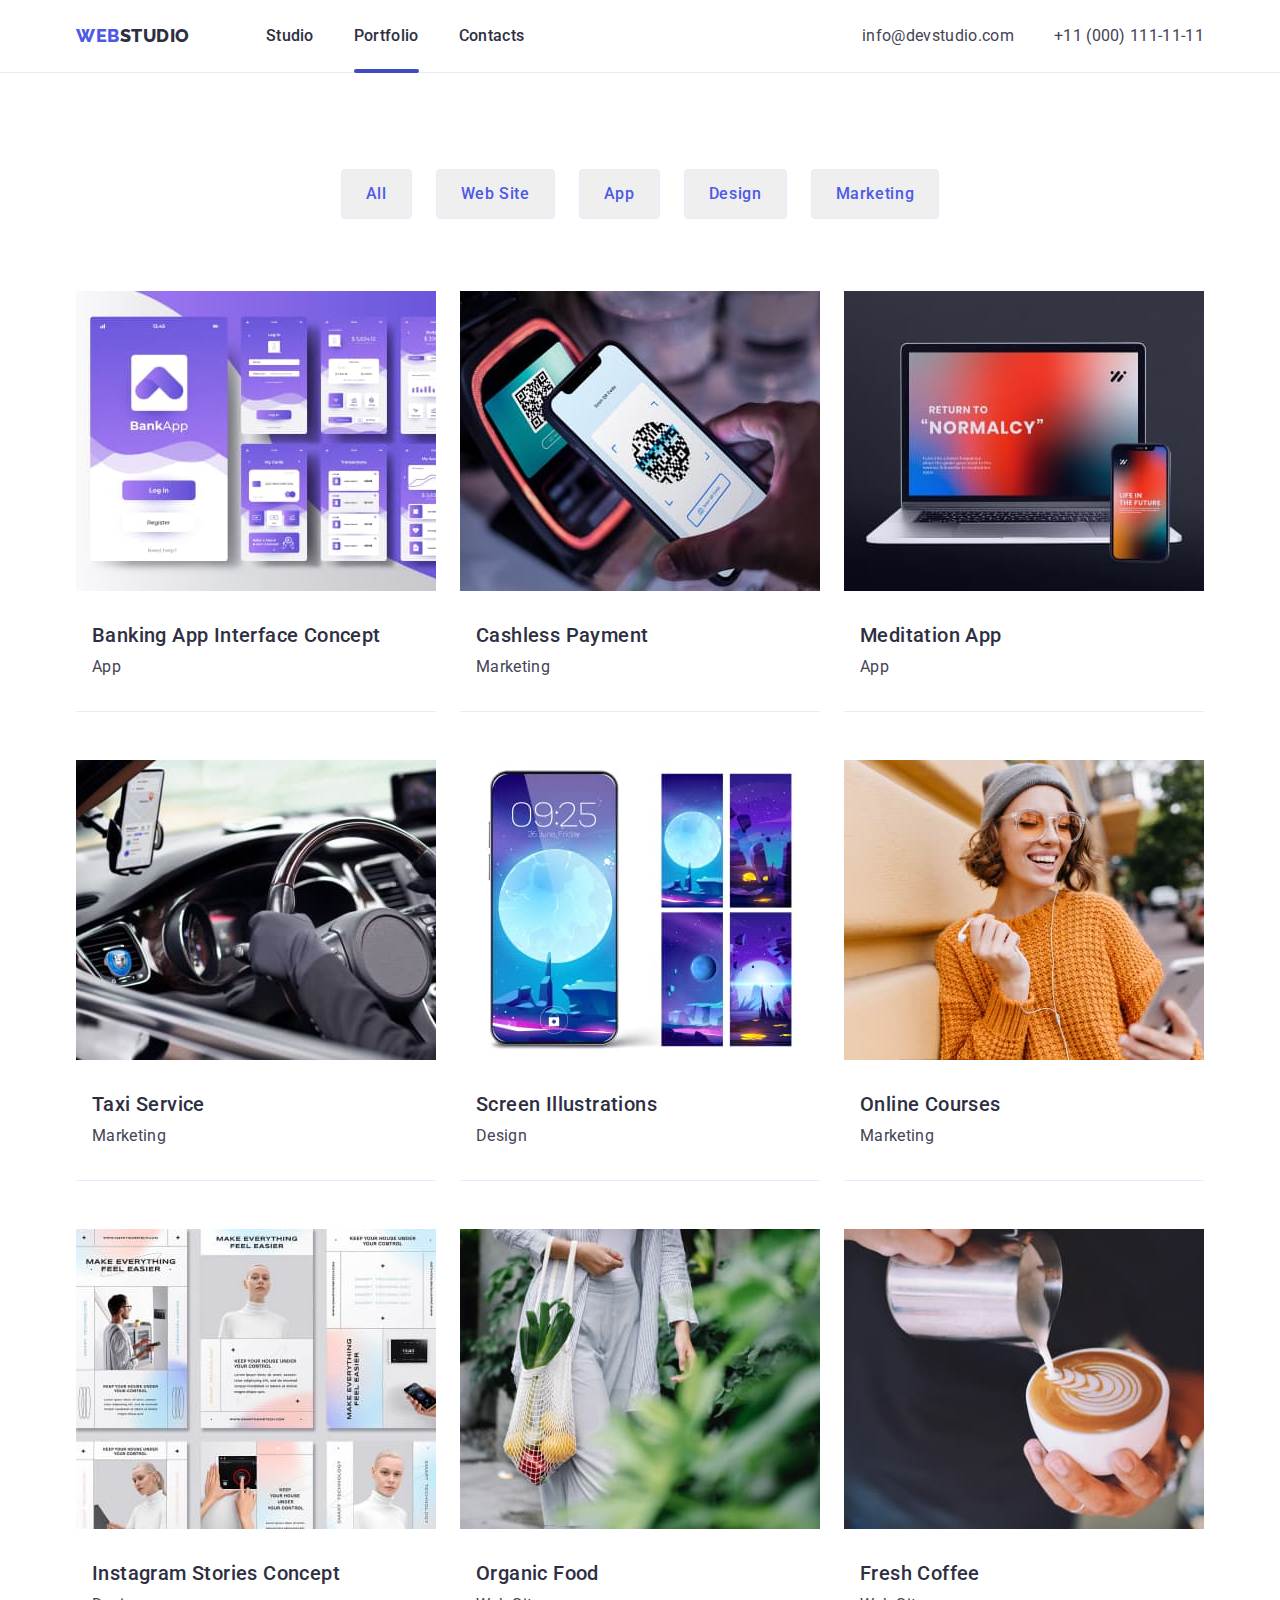
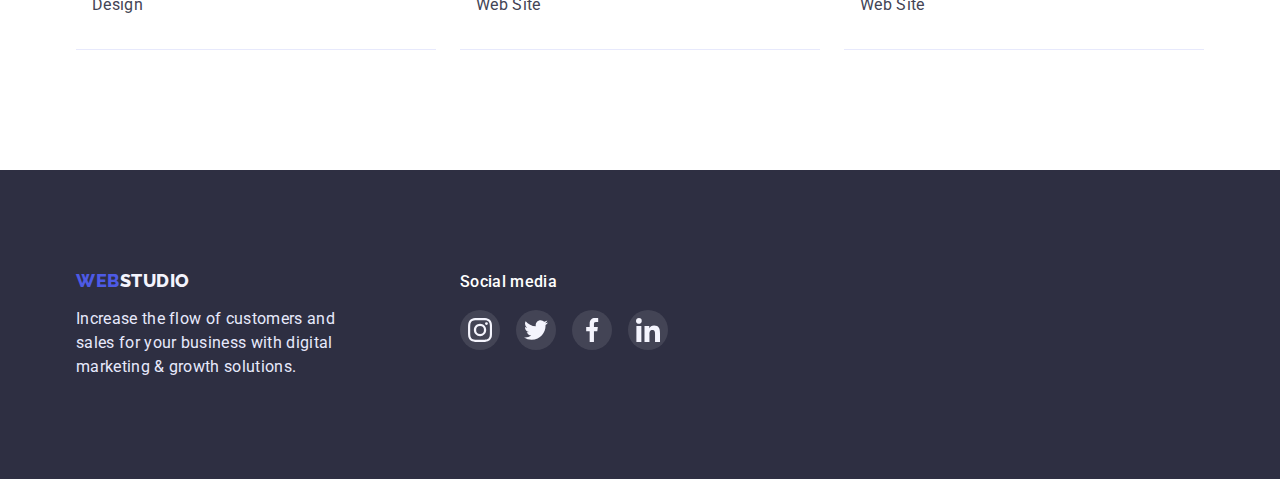
==== portfolio.html @ 7c92a8bc "prueba" ====
<!DOCTYPE html>
<html lang="en">
  <head>
    <meta charset="UTF-8" />
    <meta http-equiv="X-UA-Compatible" content="IE=edge" />
    <meta name="viewport" content="width=device-width, initial-scale=1.0" />
    <title>Portfolio</title>
    <link rel="preconnect" href="https://fonts.googleapis.com" />
    <link rel="preconnect" href="https://fonts.gstatic.com" crossorigin />
    <link
      href="https://fonts.googleapis.com/css2?family=Raleway:wght@800&family=Roboto:wght@400;500;700;900&display=swap"
      rel="stylesheet"
    />
    <link
      rel="stylesheet"
      href="https://cdn.jsdelivr.net/npm/modern-normalize@1.1.0/modern-normalize.min.css"
    />
    <link rel="stylesheet" href="./css/styles.css" />
  </head>
  <body>
    <!--  HEADER -->
    <header class="page-header">
      <div class="container page-header-container">
        <nav class="navigation">
          <a class="logo link" href="./index.html"
            >Web <span class="accent-logo-header">Studio</span>
          </a>
          <ul class="header-list list">
            <li class="header-item">
              <a class="header-link link" href="./index.html">Studio</a>
            </li>
            <li class="header-item">
              <a class="header-link linea-header link" href="./portfolio.html"
                >Portfolio</a
              >
            </li>
            <li class="header-item">
              <a class="header-link link" href="">Contacts</a>
            </li>
          </ul>
        </nav>
        <address class="contacts contact-nav">
          <ul class="header-list list">
            <li>
              <a
                class="contact-phone-number link"
                href="mailto:info@devstudio.com"
                >info@devstudio.com</a
              >
            </li>
            <li>
              <a class="contact-phone-number link" href="tel:+110001111111"
                >+11 (000) 111-11-11</a
              >
            </li>
          </ul>
        </address>
      </div>
    </header>
    <!-- HEDER -->
    <!--  MAIN -->
    <main>
      <section class="navigation-page">
        <div class="container">
          <h1 hidden>Page-navigation</h1>
          <ul class="list navigation-list">
            <li><button class="btn-page" type="button">All</button></li>
            <li><button class="btn-page" type="button">Web Site</button></li>
            <li><button class="btn-page" type="button">App</button></li>
            <li><button class="btn-page" type="button">Design</button></li>
            <li><button class="btn-page" type="button">Marketing</button></li>
          </ul>
        </div>
        <div class="container">
          <ul class="list content-list-1">
            <li class="border-color">
              <a class="link" href="">
                <div class="cover-top-text">
                  <img
                    src="./images/page2/img.jpg"
                    alt="productos"
                    width="360"
                    height="300"
                    style="border: 1px black"
                  />
                  <p class="portfolio-top-text">
                    14 Stylish and User-Friendly App Design Concepts · Task
                    Manager App · Calorie Tracker App · Exotic Fruit Ecommerce
                    App · Cloud Storage App
                  </p>
                </div>
                <div class="content-description cards-box-shadow">
                  <h2 class="section-subheadings">
                    Banking App Interface Concept
                  </h2>
                  <p class="section-description">App</p>
                </div>
              </a>
            </li>
            <li class="border-color">
              <a class="link" href="">
                <div class="cover-top-text">
                  <img
                    src="./images/page2/img1.jpg"
                    alt="productos"
                    width="360"
                    height="300"
                    style="border: 1px black"
                  />
                  <p class="portfolio-top-text">
                    14 Stylish and User-Friendly App Design Concepts · Task
                    Manager App · Calorie Tracker App · Exotic Fruit Ecommerce
                    App · Cloud Storage App
                  </p>
                </div>
                <div class="content-description">
                  <h2 class="section-subheadings">Cashless Payment</h2>
                  <p class="section-description">Marketing</p>
                </div>
              </a>
            </li>

            <li class="border-color">
              <a class="link" href=""
                ><div class="cover-top-text">
                  <img
                    src="./images/page2/img2.jpg"
                    alt="productos"
                    width="360"
                    height="300"
                    style="border: 1px black"
                  />

                  <p class="portfolio-top-text">
                    14 Stylish and User-Friendly App Design Concepts · Task
                    Manager App · Calorie Tracker App · Exotic Fruit Ecommerce
                    App · Cloud Storage App
                  </p>
                </div>
                <div class="content-description">
                  <h2 class="section-subheadings">Meditation App</h2>
                  <p class="section-description">App</p>
                </div>
              </a>
            </li>
          </ul>
          <ul class="list content-list-2">
            <li class="border-color">
              <a class="link" href="">
                <div class="cover-top-text">
                  <img
                    src="./images/page2/img3.jpg"
                    alt="productos"
                    width="360"
                    height="300"
                    style="border: 1px black"
                  />

                  <p class="portfolio-top-text">
                    14 Stylish and User-Friendly App Design Concepts · Task
                    Manager App · Calorie Tracker App · Exotic Fruit Ecommerce
                    App · Cloud Storage App
                  </p>
                </div>
                <div class="content-description">
                  <h2 class="section-subheadings">Taxi Service</h2>
                  <p class="section-description">Marketing</p>
                </div>
              </a>
            </li>

            <li class="border-color">
              <a class="link" href="">
                <div class="cover-top-text">
                  <img
                    src="./images/page2/img4.jpg"
                    alt="productos"
                    width="360"
                    height="300"
                    style="border: 1px black"
                  />
                  <p class="portfolio-top-text">
                    14 Stylish and User-Friendly App Design Concepts · Task
                    Manager App · Calorie Tracker App · Exotic Fruit Ecommerce
                    App · Cloud Storage App
                  </p>
                </div>
                <div class="content-description">
                  <h2 class="section-subheadings">Screen Illustrations</h2>
                  <p class="section-description">Design</p>
                </div>
              </a>
            </li>

            <li class="border-color">
              <a class="link" href="">
                <div class="cover-top-text">
                  <img
                    class="mrg-img-bottom"
                    src="./images/page2/img5.jpg"
                    alt="productos"
                    width="360"
                    height="300"
                    style="border: 1px black"
                  />
                  <p class="portfolio-top-text">
                    14 Stylish and User-Friendly App Design Concepts · Task
                    Manager App · Calorie Tracker App · Exotic Fruit Ecommerce
                    App · Cloud Storage App
                  </p>
                </div>
                <div class="content-description">
                  <h2 class="section-subheadings">Online Courses</h2>
                  <p class="section-description">Marketing</p>
                </div>
              </a>
            </li>
          </ul>
          <ul class="list content-list-3">
            <li class="border-color">
              <a class="link" href="">
                <div class="cover-top-text">
                  <img
                    class="mrg-img-bottom"
                    src="./images/page2/img6.jpg"
                    alt="productos"
                    width="360"
                    height="300"
                    style="border: 1px black"
                  />
                  <p class="portfolio-top-text">
                    14 Stylish and User-Friendly App Design Concepts · Task
                    Manager App · Calorie Tracker App · Exotic Fruit Ecommerce
                    App · Cloud Storage App
                  </p>
                </div>
                <div class="content-description">
                  <h2 class="section-subheadings">Instagram Stories Concept</h2>
                  <p class="section-description">Design</p>
                </div>
              </a>
            </li>

            <li class="border-color">
              <a class="link" href="">
                <div class="cover-top-text">
                  <img
                    class="mrg-img-bottom"
                    src="./images/page2/img7.jpg"
                    alt="productos"
                    width="360"
                    height="300"
                    style="border: 1px black"
                  />
                  <p class="portfolio-top-text">
                    14 Stylish and User-Friendly App Design Concepts · Task
                    Manager App · Calorie Tracker App · Exotic Fruit Ecommerce
                    App · Cloud Storage App
                  </p>
                </div>
                <div class="content-description">
                  <h2 class="section-subheadings">Organic Food</h2>
                  <p class="section-description">Web Site</p>
                </div></a
              >
            </li>

            <li class="border-color">
              <a class="link" href="">
                <div class="cover-top-text">
                  <img
                    class="mrg-img-bottom"
                    src="./images/page2/img8.jpg"
                    alt="productos"
                    width="360"
                    height="300"
                    style="border: 1px black"
                  />
                  <p class="portfolio-top-text">
                    14 Stylish and User-Friendly App Design Concepts · Task
                    Manager App · Calorie Tracker App · Exotic Fruit Ecommerce
                    App · Cloud Storage App
                  </p>
                </div>
                <div class="content-description">
                  <h2 class="section-subheadings">Fresh Coffee</h2>
                  <p class="section-description">Web Site</p>
                </div>
              </a>
            </li>
          </ul>
        </div>
      </section>
    </main>

    <!--   FOOTER -->
    <footer class="footer-page">
      <div class="container footer-container">
        <div class="footer">
          <a class="logo-footer logo link" href="./index.html"
            >Web <span class="accent-logo-footer">Studio</span>
          </a>
          <p class="footer-description">
            Increase the flow of customers and sales for your business with
            digital marketing & growth solutions.
          </p>
        </div>
        <section class="social-footer">
          <h3 class="social-media-heading">Social media</h3>
          <ul class="media-list list">
            <li class="media-list-item">
              <a href="" class="media-list-link">
                <svg class="media-list-icon" width="24" height="24">
                  <use href="./images/sprite_svg.svg#icon-instagram"></use>
                </svg>
              </a>
            </li>
            <li class="media-list-item">
              <a href="" class="media-list-link">
                <svg class="media-list-icon" width="24" height="24">
                  <use href="./images/sprite_svg.svg#icon-twitter"></use>
                </svg>
              </a>
            </li>
            <li class="media-list-item">
              <a href="" class="media-list-link">
                <svg class="media-list-icon" width="24" height="24">
                  <use href="./images/sprite_svg.svg#icon-facebook"></use>
                </svg>
              </a>
            </li>
            <li class="media-list-item">
              <a href="" class="media-list-link">
                <svg class="media-list-icon" width="24" height="24">
                  <use href="./images/sprite_svg.svg#icon-linkedin"></use>
                </svg>
              </a>
            </li>
          </ul>
        </section>
      </div>
    </footer>
  </body>
</html>
---- css/styles.css ----
:root {
  --primary-font: "Roboto", sans-serif;
  --secondary-font: "Raleway", sans-serif;
}

h1,
h2,
h3,
h4,
p {
  margin: 0;
}

ul,
ol {
  margin: 0;
  padding-left: 0;
}

img {
  display: block;
}

button {
  cursor: pointer;
}

address {
  font-style: normal;
}

.container {
  width: 1158px;
  margin: 0 auto;
  padding-left: 15px;
  padding-right: 15px;
  /* outline: 2px solid red; */
}

.list {
  list-style: none;
}

.link {
  text-decoration: none;
}

body {
  font-family: var(--primary-font);
  color: #434455;
  max-width: 1440px;
  margin: 0 auto;
}

/* ==========--------HEADER================== */

.page-header-container {
  display: flex;
  align-items: center;
}

.page-header {
  padding-bottom: 24px;
  padding-top: 24px;
  border-bottom: 1px solid #e7e9fc;
}

.navigation {
  display: flex;
  align-items: center;
  margin-right: auto;
}

.contact-nav {
  display: flex;
  align-items: center;
  justify-content: space-between;
}

.header-list {
  display: flex;
  align-items: center;
  gap: 40px;
}

.header-link {
  font-weight: 500;
  font-size: 16px;
  line-height: 1.5;
  letter-spacing: 0.02em;
  color: #2e2f42;
  transition: color 250ms cubic-bezier(0.4, 0, 0.2, 1);
}

.header-link:hover,
.header-link:focus {
  color: #404bbf;
}

.linea-header {
  position: relative;
}

.linea-header::after {
  content: "";
  bottom: -28px;
  height: 4px;
  background: #404bbf;
  border-radius: 2px;
  display: block;
  position: absolute;
  width: 100%;
}

.logo {
  font-family: var(--secondary-font);
  font-weight: 800;
  font-size: 18px;
  line-height: 1.17;
  align-items: center;
  letter-spacing: 0.03em;
  text-transform: uppercase;
  color: #4d5ae5;
  margin-right: 76px;
  display: flex;
  transition: color 250ms cubic-bezier(0.4, 0, 0.2, 1);
}
.logo:hover,
.logo:focus {
  color: #404bbf;
}

.accent-logo-header {
  color: #2e2f42;
}

.contacts {
  font-style: normal;
}

.contact-phone-number {
  font-family: var(--primary-font);
  font-weight: 400;
  font-size: 16px;
  line-height: 1.5;
  letter-spacing: 0.02em;
  color: #434455;

  transition: color 250ms cubic-bezier(0.4, 0, 0.2, 1);
}

.contact-phone-number:hover,
.contact-phone-number:focus {
  color: #404bbf;
}

/* ====================== /HEADER =====================*/

/* =================SECTION 1================== */

.btn {
  min-width: 169px;
  height: 56px;
  box-shadow: 0px 4px 4px rgba(0, 0, 0, 0.15);
  border-radius: 4px;
  font-family: var(--primary-font);
  background-color: #4d5ae5;
  color: #ffffff;
  margin: 0% auto;
  display: block;
  font-weight: 500;
  font-size: 16px;
  line-height: 1.5;
  letter-spacing: 0.04em;
  border: transparent;

  transition: background-color 250ms cubic-bezier(0.4, 0, 0.2, 1);
}
.btn:hover,
.btn:focus {
  background-color: #404bbf;
  color: #ffffff;
}

.hero-title {
  font-family: var(--primary-font);
  font-weight: 700;
  font-size: 56px;
  line-height: 1.07;
  text-align: center;
  letter-spacing: 0.02em;
  color: #ffffff;
  width: 496px;
  margin: 0% auto 48px;
}

.section-hero {
  max-width: 1440px;
  margin: 0 auto;
  padding-top: 188px;
  padding-bottom: 188px;
  background-position: center;
  background-repeat: no-repeat;
  background-image: linear-gradient(
      rgba(46, 47, 66, 0.7),
      rgba(46, 47, 66, 0.7)
    ),
    url("../images/hero/hero_backgroud.jpg");
  background-size: cover;
  background-color: rgba(46, 47, 66, 0.7);
}

/* ================= / SECTION 1================== */

/* ======================SECTION 2 ====================== */

.preference-list {
  display: flex;
  align-items: center;
  gap: 24px;
  justify-content: space-between;
}

.section-preference {
  padding-top: 120px;
  padding-bottom: 120px;
  display: flex;
  align-items: center;
}

.preference-icon {
  margin-bottom: 8px;
  display: flex;
  align-items: center;
  justify-content: center;
  background-color: #f4f4fd;
  width: 264px;
  height: 112px;
}

/* =====================/ SECTION 2====================== */

/* ======================SECTION 3 ====================== */

.processing-list {
  display: flex;
  flex-wrap: wrap;
  gap: 24px;
}
.processing-cards {
  flex-basis: calc(100-48) / 3;
}

.section-doing {
  padding-bottom: 120px;
}
/* ======================/ SECTION 3 ====================== */

/* =====================SECTION 4===================== */

.team-list {
  display: flex;
  flex-wrap: wrap;
  gap: 24px;
}

.team-cards {
  flex-basis: calc(100-72) / 4;
  background-color: #ffffff;
  box-shadow: 0px 1px 6px rgba(46, 47, 66, 0.08),
    0px 1px 1px rgba(46, 47, 66, 0.16), 0px 2px 1px rgba(46, 47, 66, 0.08);
}

.team-content {
  padding-top: 32px;
  text-align: center;
  padding-bottom: 32px;
}

.section-team {
  padding-top: 120px;
  padding-bottom: 120px;
  background-color: #f4f4fd;
}

.social-list {
  display: flex;
  justify-content: center;
  gap: 24px;
  margin-top: 8px;
}

.social-list-item {
  width: 40px;
  height: 40px;
  background-color: #4d5ae5;
  border-radius: 50%;
  display: flex;
  justify-content: center;
  align-items: center;
}

.social-list-link {
  width: 100%;
  height: 100%;
  display: flex;
  border-radius: 50%;
  justify-content: center;
  align-items: center;
  fill: #ffffff;

  transition: background-color 250ms cubic-bezier(0.4, 0, 0.2, 1);
}

.social-list-item :hover,
.social-list-item :hover {
  background-color: #404bbf;
}

/* =====================/ SECTION 4===================== */

/* =====================SECTION 5===================== */

.section-customers {
  padding-top: 130px;
  padding-bottom: 120px;
}

.customers-list {
  display: flex;
  align-items: center;
  justify-content: center;
  gap: 24px;
  border-color: transparent;
}

.customers-item {
  width: 168px;
  height: 88px;
}

.customers-link {
  width: 100%;
  height: 100%;
  display: flex;
  align-items: center;
  justify-content: center;
  border-radius: 4px;
  border: 1px solid #8e8f99;
  border-color: #8e8f99;

  transition: border-color 250ms cubic-bezier(0.4, 0, 0.2, 1);
}

.customers-list :hover,
.customers-list :focus {
  border-color: #404bbf;
}

.customers-list-icon {
  fill: #8e8f99;
  transition: fill 250ms cubic-bezier(0.4, 0, 0.2, 1);
}

.customers-list :hover > .customers-list-icon,
.customers-list :focus > .customers-list-icon {
  border-color: #404bbf;
  fill: #404bbf;
}

/* =====================/SECTION 5===================== */

/* ================= COMPONENTS================= */
.section-headings {
  font-family: var(--primary-font);
  font-weight: 700;
  font-size: 36px;
  line-height: 1.11;
  letter-spacing: 0.02em;
  text-align: center;
  text-transform: capitalize;
  color: #2e2f42;
  margin-bottom: 72px;
}
.section-subheadings {
  font-family: var(--primary-font);
  font-weight: 500;
  font-size: 20px;
  line-height: 1.2;
  letter-spacing: 0.02em;
  color: #2e2f42;
  margin-bottom: 8px;
}
.section-description {
  font-family: var(--primary-font);
  font-weight: 400;
  font-size: 16px;
  line-height: 1.5;
  letter-spacing: 0.02em;
  color: #434455;
}
/* ================= /COMPONENTS================= */

/* ======================FOOTER==================== */
.footer-page {
  max-width: 1440px;
  margin: 0 auto;
  background-color: #2e2f42;
  font-family: var(--primary-font);
  font-weight: 400;
  font-size: 16px;
  line-height: 1.5;
  letter-spacing: 0.02em;
  color: #e7e9fc;
  padding-bottom: 100px;
  padding-top: 100px;
  display: flex;
  align-items: center;
}

.accent-logo-footer {
  color: #f4f4fd;
  width: 264px;
}

.footer-container {
  display: flex;
}
.logo-footer {
  max-width: 115px;
}
.footer-description {
  margin-top: 16px;
  max-width: 264px;
}

.social-media-heading {
  font-family: var(--primary-font);
  font-style: normal;
  font-weight: 500;
  font-size: 16px;
  line-height: 1.5;
  letter-spacing: 0.02em;
  color: #ffffff;
  margin-bottom: 16px;
}

.media-list {
  display: flex;
  align-items: center;
  justify-content: space-between;
  gap: 16px;
}

.media-list-item {
  width: 40px;
  height: 40px;
  border-radius: 50%;
  display: flex;
  align-items: center;
  justify-content: center;
  background-color: rgba(255, 255, 255, 0.1);
}

.social-footer {
  margin-left: 120px;
}

.media-list-item :hover,
.media-list-item :focus {
  background-color: #31d0aa;
}

.media-list-link {
  display: flex;
  align-items: center;
  justify-content: center;
  width: 100%;
  height: 100%;
  border-radius: 50%;

  transition: background-color 250ms cubic-bezier(0.4, 0, 0.2, 1);
}

.media-list-icon {
  fill: #f4f4fd;
}

/* ======================/ FOOTER ==================== */

/* ============================PAGE 2================= */

.navigation-page {
  padding-bottom: 120px;
  padding-top: 96px;
}

.navigation-list :hover,
.navigation-list :focus {
  box-shadow: 0px 3px 1px rgba(0, 0, 0, 0.1), 0px 2px 1px rgba(0, 0, 0, 0.08),
    0px 2px 2px rgba(0, 0, 0, 0.12);
}
.border-color {
  border-bottom: 1px solid #e7e9fc;
}

.content-list-1 :hover > .content-description {
  box-shadow: 0px 1px 6px rgba(46, 47, 66, 0.08),
    0px 1px 1px rgba(46, 47, 66, 0.16), 0px 2px 1px rgba(46, 47, 66, 0.08);
}

.content-list-1 :hover .portfolio-top-text,
.content-list-1 :focus .portfolio-top-text {
  transform: translate(0);
}

.content-list-2 :hover > .content-description {
  box-shadow: 0px 1px 6px rgba(46, 47, 66, 0.08),
    0px 1px 1px rgba(46, 47, 66, 0.16), 0px 2px 1px rgba(46, 47, 66, 0.08);
}

.content-list-2 :hover .portfolio-top-text,
.content-list-2 :focus .portfolio-top-text {
  transform: translate(0);
}

.content-list-3 :hover > .content-description {
  box-shadow: 0px 1px 6px rgba(46, 47, 66, 0.08),
    0px 1px 1px rgba(46, 47, 66, 0.16), 0px 2px 1px rgba(46, 47, 66, 0.08);
}

.content-list-3 :hover .portfolio-top-text,
.content-list-3 :focus .portfolio-top-text {
  transform: translate(0);
}

.navigation-list {
  display: flex;
  flex-wrap: wrap;
  justify-content: center;
  gap: 24px;
  margin-bottom: 72px;
  border-radius: 4px;
}

.content-list-1 {
  display: flex;
  justify-content: space-between;
  gap: 24px;
  flex-basis: calc(100%-48) / 3;
  margin-bottom: 48px;
}
.content-list-2 {
  display: flex;
  justify-content: space-between;
  gap: 24px;
  flex-basis: calc(100-48) / 3;
  margin-bottom: 48px;
}
.content-list-3 {
  display: flex;
  justify-content: space-between;
  gap: 24px;
  flex-basis: calc(100-48) / 3;
}

.content-description {
  padding-left: 16px;
  padding-top: 32px;
  padding-bottom: 32px;
  transition: box-shadow 250ms cubic-bezier(0.4, 0, 0.2, 1);
}

.cover-top-text {
  position: relative;
  overflow: hidden;
}

.portfolio-top-text {
  font-family: var(--primary-font);
  font-style: normal;
  font-weight: 400;
  font-size: 16px;
  line-height: 1.5;
  color: #f4f4fd;
  padding: 40px 32px 164px 32px;
  position: absolute;
  top: 0;
  background-color: #4d5ae5;
  height: 100%;
  transform: translateY(100%);
  transition: transform 250ms cubic-bezier(0.4, 0, 0.2, 1);
  overflow: auto;
}

/* =========================== /PAGE 2================= */

/* ===================BUTTONS PAGE 2=============== */
.btn-page {
  padding-top: 12px;
  padding-bottom: 12px;
  padding-left: 24px;
  padding-right: 24px;
  font-family: var(--primary-font);
  font-weight: 500;
  font-size: 16px;
  line-height: 1.5;
  letter-spacing: 0.04em;
  color: #4d5ae5;
  border: 1px solid #e7e9fc;
  border-radius: 4px;

  transition: background-color 250ms cubic-bezier(0.4, 0, 0.2, 1);
}

.btn-page:hover,
.btn-page:focus {
  color: #ffffff;
  background: #404bbf;
}
/* ===================BUTTONS PAGE 2=============== */

.backdrop {
  position: fixed;
  top: 0%;
  width: 100%;
  height: 100%;
  background-color: rgba (23, 26, 36, 0.432);
  transition: opacity 250ms linear, visibility 250ms linear;
}

.modal {
  width: 408px;
  min-height: 576px;
  background: #fcfcfc;
  border-radius: 4px;
  position: absolute;
  top: 50%;
  left: 50%;
  transform: translate(-50%, -50%) scale(1);
  transition: transform 250ms linear;
  padding: 24px;
}

.backdrop.is-hidden .modal {
  transform: translate(-50%, -50%) scale(0);
}

.modal-close-btn {
  display: flex;
  width: 24px;
  height: 24px;
  border-radius: 50%;
  background: #e7e9fc;
  border: 1px solid rgba(0, 0, 0, 0.1);
  align-items: center;
  justify-content: center;
  margin-left: auto;
}

.is-hidden {
  opacity: 0;
  visibility: hidden;
  pointer-events: none;
}
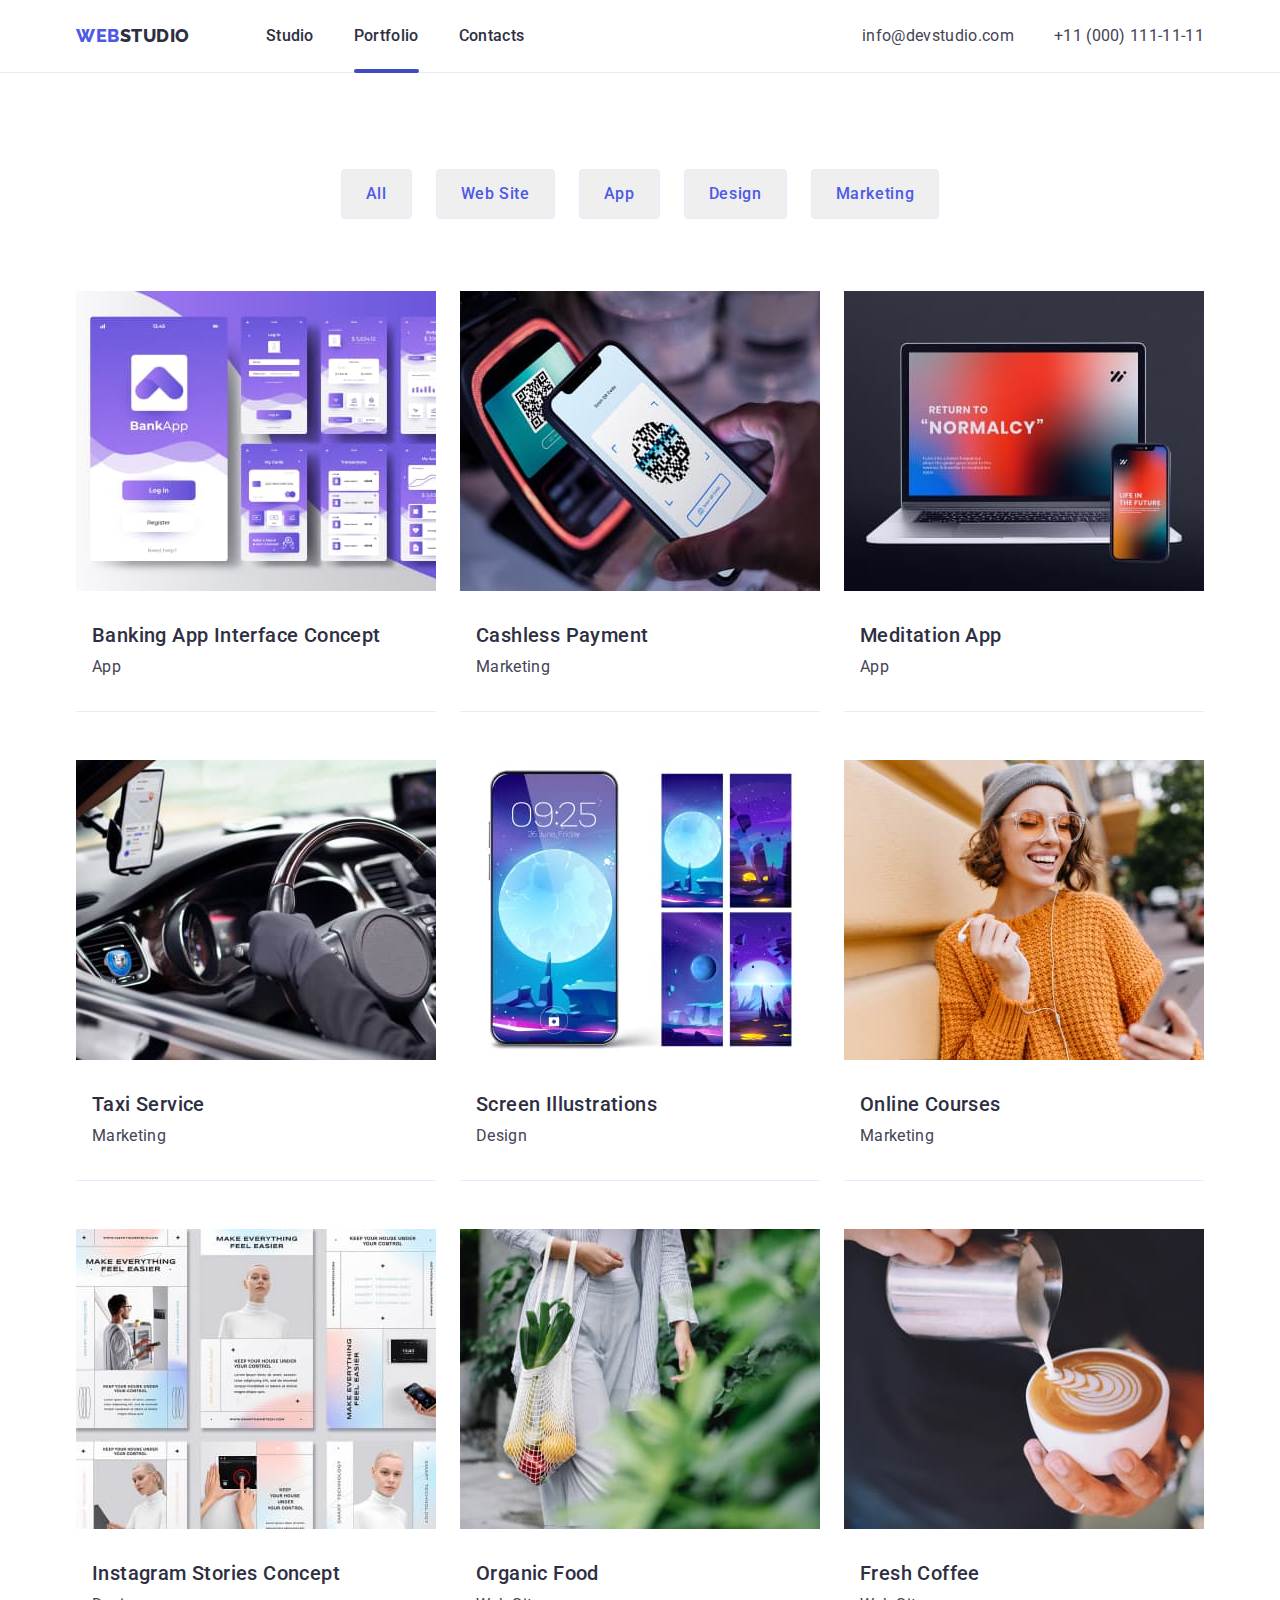
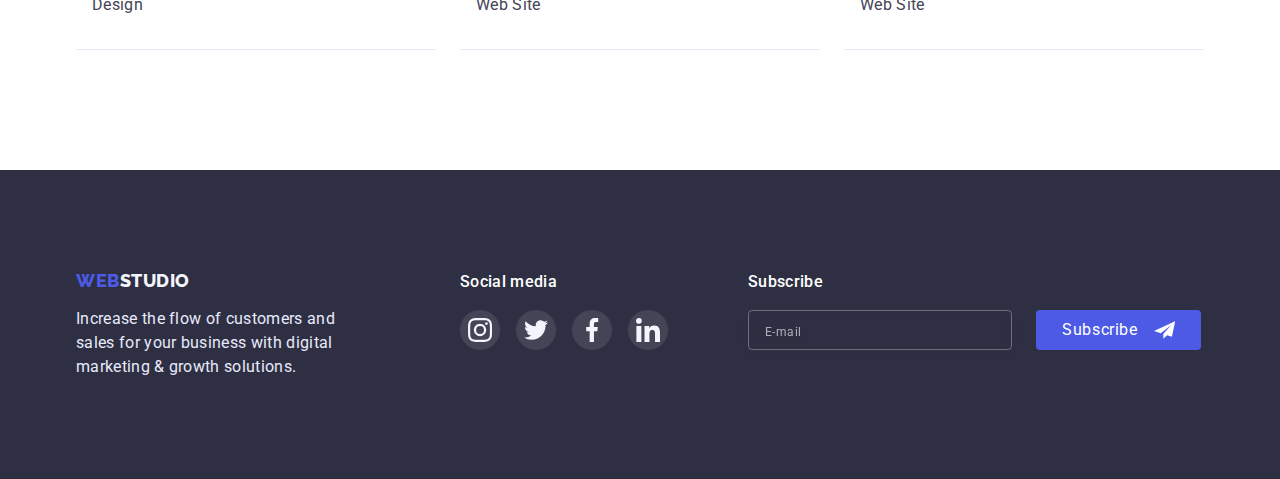
==== commit 6e9264c7: "prueba1" ====
--- a/portfolio.html
+++ b/portfolio.html
@@ -338,6 +338,26 @@
             </li>
           </ul>
         </section>
+        <div class="send-footer">
+          <p class="send-title">Subscribe</p>
+          <form class="send-form">
+            <div class="send-wrap">
+              <input
+                class="send-input"
+                type="email"
+                name="send-email"
+                placeholder="E-mail"
+                required
+              />
+              <button class="btn-footer" type="submit">
+                Subscribe
+                <svg class="send-icon" width="24" height="24">
+                  <use href="./images/sprite_svg.svg#icon-frame-footer"></use>
+                </svg>
+              </button>
+            </div>
+          </form>
+        </div>
       </div>
     </footer>
   </body>
--- a/css/styles.css
+++ b/css/styles.css
@@ -27,6 +27,19 @@
 
 address {
   font-style: normal;
+}
+
+.visually-hidden {
+  position: absolute;
+  width: 1px;
+  height: 1px;
+  margin: -1px;
+  border: 0;
+  padding: 0;
+  white-space: nowrap;
+  clip-path: inset(100%);
+  clip: rect(0 0 0 0);
+  overflow: hidden;
 }
 
 .container {
@@ -462,15 +475,15 @@
   background-color: rgba(255, 255, 255, 0.1);
 }
 
-.social-footer {
-  margin-left: 120px;
-}
-
 .media-list-item :hover,
 .media-list-item :focus {
   background-color: #31d0aa;
 }
 
+.social-footer {
+  margin-left: 120px;
+}
+
 .media-list-link {
   display: flex;
   align-items: center;
@@ -484,6 +497,68 @@
 
 .media-list-icon {
   fill: #f4f4fd;
+}
+
+.send-title {
+  font-family: var(--primary-font);
+  font-weight: 500;
+  font-size: 16px;
+  line-height: 1.5;
+  letter-spacing: 0.02em;
+  color: #ffffff;
+  margin-left: 80px;
+  margin-bottom: 16px;
+}
+
+.send-input {
+  margin-left: 80px;
+  width: 264px;
+  height: 40px;
+  background-color: transparent;
+  border: 1px solid rgba(255, 255, 255, 0.3);
+  filter: drop-shadow(0px 4px 4px rgba(0, 0, 0, 0.15));
+  border-radius: 4px;
+  padding-left: 16px;
+  outline: none;
+}
+
+.send-input::placeholder {
+  font-family: var(--primary-font);
+  font-style: normal;
+  padding-top: 8px;
+  padding-bottom: 8px;
+  font-size: 12px;
+  line-height: 2;
+  display: flex;
+  align-items: center;
+  letter-spacing: 0.04em;
+  color: rgba(255, 255, 255, 0.6);
+}
+.send-wrap {
+  display: flex;
+}
+
+.btn-footer {
+  display: flex;
+  font-family: var(--primary-font);
+  width: 165px;
+  height: 40px;
+  font-size: 16px;
+  line-height: 1.5;
+  text-align: center;
+  letter-spacing: 0.04em;
+  padding: 8px 24px;
+  color: #ffffff;
+  background: #4d5ae5;
+  border-radius: 4px;
+  border-color: transparent;
+  align-items: center;
+  justify-content: center;
+  margin-left: 24px;
+}
+.send-icon {
+  margin-left: 16px;
+  fill: #ffffff;
 }
 
 /* ======================/ FOOTER ==================== */
@@ -651,11 +726,18 @@
   width: 24px;
   height: 24px;
   border-radius: 50%;
-  background: #e7e9fc;
+  background-color: #e7e9fc;
   border: 1px solid rgba(0, 0, 0, 0.1);
   align-items: center;
   justify-content: center;
   margin-left: auto;
+  transition: background-color 250ms cubic-bezier(0.4, 0, 0.2, 1);
+}
+
+.modal-close :focus,
+.modal-close :hover {
+  background-color: #404bbf;
+  fill: #ffffff;
 }
 
 .is-hidden {
@@ -663,3 +745,139 @@
   visibility: hidden;
   pointer-events: none;
 }
+
+.modal-title {
+  font-family: var(--primary-font);
+  font-weight: 500;
+  font-size: 16px;
+  line-height: 1.5;
+  text-align: center;
+  letter-spacing: 0.02em;
+  color: #2e2f42;
+  margin-top: 24px;
+  margin-bottom: 16px;
+}
+
+.modal-field {
+  margin-bottom: 8px;
+}
+
+.modal-input {
+  width: 100%;
+  height: 40px;
+  border: 1px solid rgba(33, 33, 33, 0.2);
+  border-radius: 4px;
+  padding-left: 38px;
+  outline: transparent;
+  transition: border-color 250ms cubic-bezier(0.4, 0, 0.2, 1);
+}
+
+.modal-icon {
+  position: absolute;
+  left: 16px;
+  top: 50%;
+  transform: translateY(-50%);
+  transition: fill 250ms cubic-bezier(0.4, 0, 0.2, 1);
+}
+
+.input-wrap {
+  position: relative;
+}
+
+.modal-input:focus {
+  border-color: #4d5ae5;
+}
+
+.modal-input:focus + .modal-icon {
+  fill: #4d5ae5;
+}
+
+.modal-btn {
+  display: flex;
+  font-family: var(--primary-font);
+  font-weight: 500;
+  width: 169px;
+  height: 56px;
+  font-size: 16px;
+  line-height: 1.5;
+  text-align: center;
+  letter-spacing: 0.04em;
+  color: #ffffff;
+  padding: 16px 32px;
+  box-shadow: 0px 4px 4px rgba(0, 0, 0, 0.15);
+  background: #4d5ae5;
+  border-radius: 4px;
+  border-color: transparent;
+  align-items: center;
+  justify-content: center;
+  margin: 0 auto;
+}
+
+.input-text {
+  display: inline-block;
+  font-family: var(--primary-font);
+  font-weight: 400;
+  font-size: 12px;
+  line-height: 1.16px;
+  letter-spacing: 0.04em;
+  color: #8e8f99;
+  margin-bottom: 4px;
+  font-size: 12px;
+}
+
+.modal-textarea {
+  width: 100%;
+  height: 120px;
+  border: 1px solid rgba(33, 33, 33, 0.2);
+  border-radius: 4px;
+  padding-left: 16px;
+  padding-top: 8px;
+  outline: transparent;
+  font-family: var(--primary-font);
+  font-weight: 400;
+  font-size: 12px;
+  line-height: 1.16;
+  letter-spacing: 0.04em;
+  color: rgba(117, 117, 117, 0.5);
+  resize: none;
+  transition: border-color 250ms cubic-bezier(0.4, 0, 0.2, 1);
+}
+
+.modal-textarea:focus {
+  border-color: #4d5ae5;
+}
+
+.check-text {
+  display: flex;
+  font-family: var(--primary-font);
+  align-items: center;
+  font-weight: 400;
+  font-size: 12px;
+  line-height: 1.16;
+  letter-spacing: 0.04em;
+  color: #757575;
+  margin-bottom: 24px;
+  transition: border-color 250ms cubic-bezier(0.4, 0, 0.2, 1);
+}
+
+.check-text span {
+  width: 16px;
+  height: 16px;
+  margin-right: 8px;
+  border: 1.25px solid #2e2f42;
+  border-radius: 2px;
+  display: flex;
+  align-items: center;
+  justify-content: center;
+  fill: transparent;
+}
+
+.input-check:checked + .check-text span {
+  background-color: #4d5ae5;
+  border: none;
+  fill: #f4f4fd;
+}
+
+.input-check:focus + .check-text span {
+  border-color: #4d5ae5;
+}
